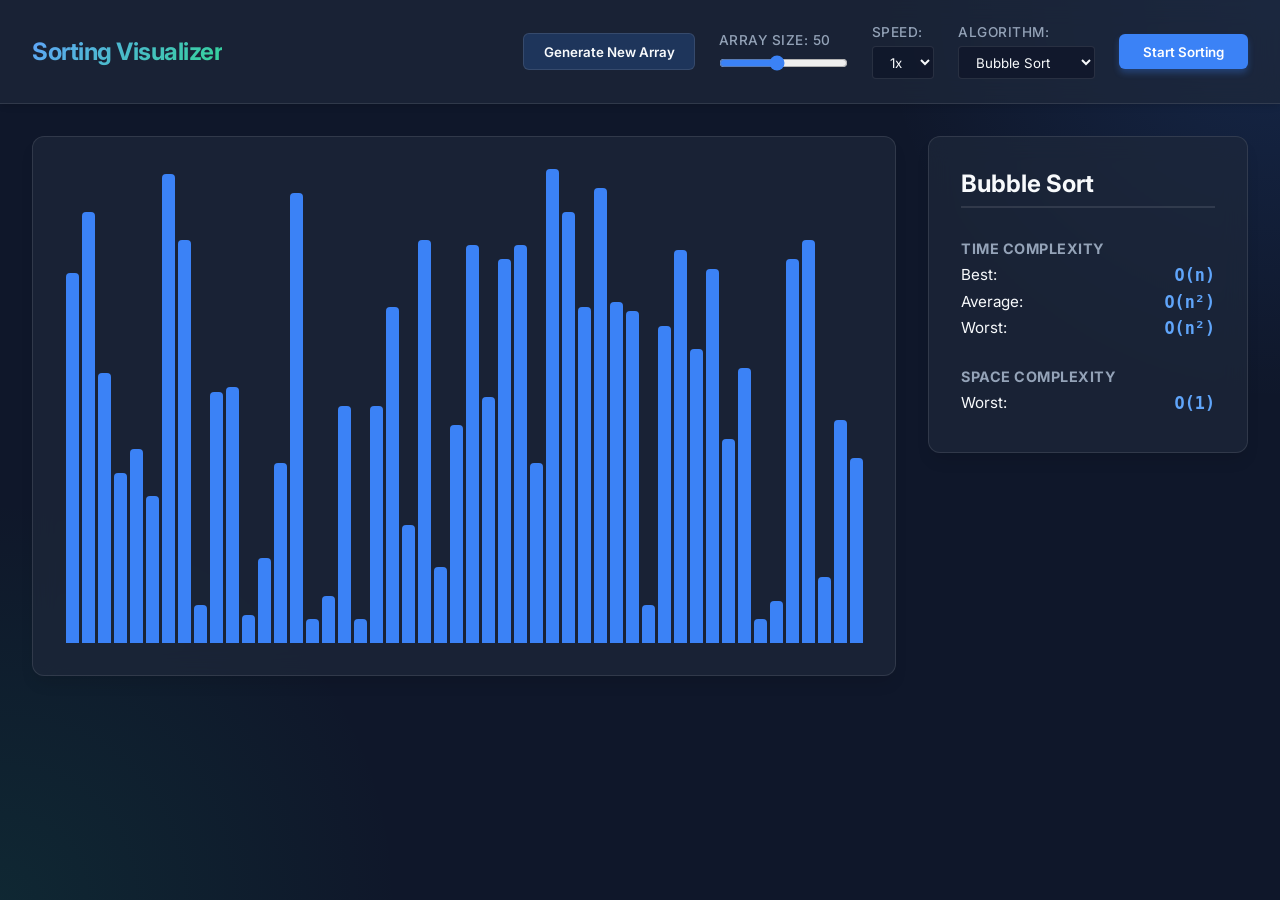
==== index.html @ 6329dd6c "Initial commit: Complete DSA visualizer project" ====
<!DOCTYPE html>
<html lang="en">
<head>
    <meta charset="UTF-8">
    <meta name="viewport" content="width=device-width, initial-scale=1.0">
    <title>Sorting Algorithm Visualizer</title>
    <meta name="description" content="Visualizer for various sorting algorithms">
    <link href="https://fonts.googleapis.com/css2?family=Inter:wght@400;500;600;700&display=swap" rel="stylesheet">
    <link rel="stylesheet" href="style.css">
</head>
<body>
    <header>
        <h1>Sorting Visualizer</h1>
        <div class="controls">
            <button id="generate-btn">Generate New Array</button>
            <div class="slider-group">
                <label for="size-slider">Array Size: <span id="size-value">50</span></label>
                <input type="range" id="size-slider" min="10" max="100" value="50">
            </div>
            <div class="slider-group">
                <label for="speed-slider">Speed:</label>
                <select id="speed-slider">
                    <option value="1">1x</option>
                    <option value="2">2x</option>
                    <option value="5">5x</option>
                </select>
            </div>
            <div class="algorithm-group">
                <label for="algorithm-select">Algorithm:</label>
                <select id="algorithm-select">
                    <option value="bubble">Bubble Sort</option>
                    <option value="selection">Selection Sort</option>
                    <option value="insertion">Insertion Sort</option>
                </select>
            </div>
            <button id="start-btn" class="primary-btn">Start Sorting</button>
        </div>
    </header>

    <main>
        <div id="visualization-container"></div>
        <aside id="info-panel">
            <h2 id="algo-title">Bubble Sort</h2>
            <div class="complexity">
                <h3>Time Complexity</h3>
                <p>Best: <span id="best-time">O(n)</span></p>
                <p>Average: <span id="average-time">O(n²)</span></p>
                <p>Worst: <span id="worst-time">O(n²)</span></p>
            </div>
            <div class="complexity">
                <h3>Space Complexity</h3>
                <p>Worst: <span id="worst-space">O(1)</span></p>
            </div>
        </aside>
    </main>

    <script src="algorithms/bubbleSort.js"></script>
    <script src="algorithms/selectionSort.js"></script>
    <script src="algorithms/insertionSort.js"></script>
    <script src="script.js"></script>
</body>
</html>
---- style.css ----
:root {
    --bg-color: #0f172a;
    --panel-bg: rgba(30, 41, 59, 0.7);
    --border-color: rgba(255, 255, 255, 0.1);
    --text-primary: #f8fafc;
    --text-secondary: #94a3b8;
    --bar-color: #3b82f6; /* Default vibrant blue */
    --bar-compare: #ef4444; /* Red for comparing */
    --bar-swap: #eab308; /* Yellow for swapping */
    --bar-sorted: #10b981; /* Green for sorted */
    --btn-bg: rgba(59, 130, 246, 0.2);
    --btn-hover: rgba(59, 130, 246, 0.4);
    --btn-primary: #3b82f6;
    --btn-primary-hover: #2563eb;
    --font-family: 'Inter', -apple-system, BlinkMacSystemFont, "Segoe UI", Roboto, sans-serif;
}

* {
    box-sizing: border-box;
    margin: 0;
    padding: 0;
}

body {
    background-color: var(--bg-color);
    color: var(--text-primary);
    font-family: var(--font-family);
    min-height: 100vh;
    display: flex;
    flex-direction: column;
    overflow-x: hidden;
    /* subtle background gradient */
    background-image: radial-gradient(circle at top right, rgba(59, 130, 246, 0.15), transparent 400px),
                      radial-gradient(circle at bottom left, rgba(16, 185, 129, 0.1), transparent 400px);
}

header {
    background: var(--panel-bg);
    backdrop-filter: blur(12px);
    border-bottom: 1px solid var(--border-color);
    padding: 1.5rem 2rem;
    display: flex;
    justify-content: space-between;
    align-items: center;
    box-shadow: 0 4px 6px -1px rgba(0, 0, 0, 0.1);
}

h1 {
    font-size: 1.5rem;
    font-weight: 700;
    background: linear-gradient(135deg, #60a5fa, #34d399);
    -webkit-background-clip: text;
    -webkit-text-fill-color: transparent;
    letter-spacing: -0.5px;
}

.controls {
    display: flex;
    gap: 1.5rem;
    align-items: center;
}

.slider-group, .algorithm-group {
    display: flex;
    flex-direction: column;
    gap: 0.4rem;
    font-size: 0.85rem;
    color: var(--text-secondary);
}

.slider-group label, .algorithm-group label {
    font-weight: 500;
    text-transform: uppercase;
    letter-spacing: 0.5px;
}

input[type="range"] {
    accent-color: var(--btn-primary);
    cursor: pointer;
}

select {
    background: rgba(15, 23, 42, 0.8);
    color: var(--text-primary);
    border: 1px solid var(--border-color);
    padding: 0.4rem 0.8rem;
    border-radius: 4px;
    font-family: inherit;
    cursor: pointer;
    outline: none;
    transition: border-color 0.2s;
}

select:focus {
    border-color: var(--btn-primary);
}

button {
    background: var(--btn-bg);
    color: var(--text-primary);
    border: 1px solid var(--border-color);
    padding: 0.6rem 1.2rem;
    border-radius: 6px;
    cursor: pointer;
    font-weight: 600;
    transition: all 0.2s ease;
    font-family: inherit;
}

button:hover:not(:disabled) {
    background: var(--btn-hover);
    transform: translateY(-1px);
}

button:disabled {
    opacity: 0.5;
    cursor: not-allowed;
}

.primary-btn {
    background: var(--btn-primary);
    border: none;
    color: white;
    padding: 0.6rem 1.5rem;
    box-shadow: 0 4px 6px rgba(59, 130, 246, 0.3);
}

.primary-btn:hover:not(:disabled) {
    background: var(--btn-primary-hover);
    box-shadow: 0 6px 12px rgba(59, 130, 246, 0.4);
}

main {
    flex: 1;
    display: flex;
    gap: 2rem;
    padding: 2rem;
    max-width: 1400px;
    margin: 0 auto;
    width: 100%;
}

#visualization-container {
    flex: 1;
    display: flex;
    align-items: flex-end;
    justify-content: center;
    gap: 3px;
    height: 60vh;
    background: var(--panel-bg);
    backdrop-filter: blur(12px);
    border: 1px solid var(--border-color);
    border-radius: 12px;
    padding: 2rem;
    box-shadow: 0 10px 15px -3px rgba(0, 0, 0, 0.1);
}

.bar {
    background-color: var(--bar-color);
    width: 10px; /* modified dynamically */
    border-radius: 4px 4px 0 0;
    transition: background-color 0.1s ease, height 0.2s ease;
}

/* state classes for bars */
.bar.compare { background-color: var(--bar-compare); }
.bar.swap { background-color: var(--bar-swap); }
.bar.sorted { background-color: var(--bar-sorted); }

aside#info-panel {
    width: 320px;
    background: var(--panel-bg);
    backdrop-filter: blur(12px);
    border: 1px solid var(--border-color);
    border-radius: 12px;
    padding: 2rem;
    display: flex;
    flex-direction: column;
    gap: 1.5rem;
    box-shadow: 0 10px 15px -3px rgba(0, 0, 0, 0.1);
    height: fit-content;
}

#algo-title {
    font-size: 1.5rem;
    margin-bottom: 0.5rem;
    border-bottom: 2px solid rgba(255, 255, 255, 0.1);
    padding-bottom: 0.5rem;
}

.complexity h3 {
    font-size: 0.9rem;
    color: var(--text-secondary);
    text-transform: uppercase;
    letter-spacing: 0.5px;
    margin-bottom: 0.5rem;
}

.complexity p {
    display: flex;
    justify-content: space-between;
    margin-bottom: 0.4rem;
    font-size: 0.95rem;
}

.complexity span {
    font-family: monospace;
    font-size: 1.05rem;
    color: #60a5fa;
    font-weight: 600;
}

@media (max-width: 900px) {
    header {
        flex-direction: column;
        gap: 1.5rem;
    }
    .controls {
        flex-wrap: wrap;
        justify-content: center;
    }
    main {
        flex-direction: column;
    }
    aside#info-panel {
        width: 100%;
    }
}
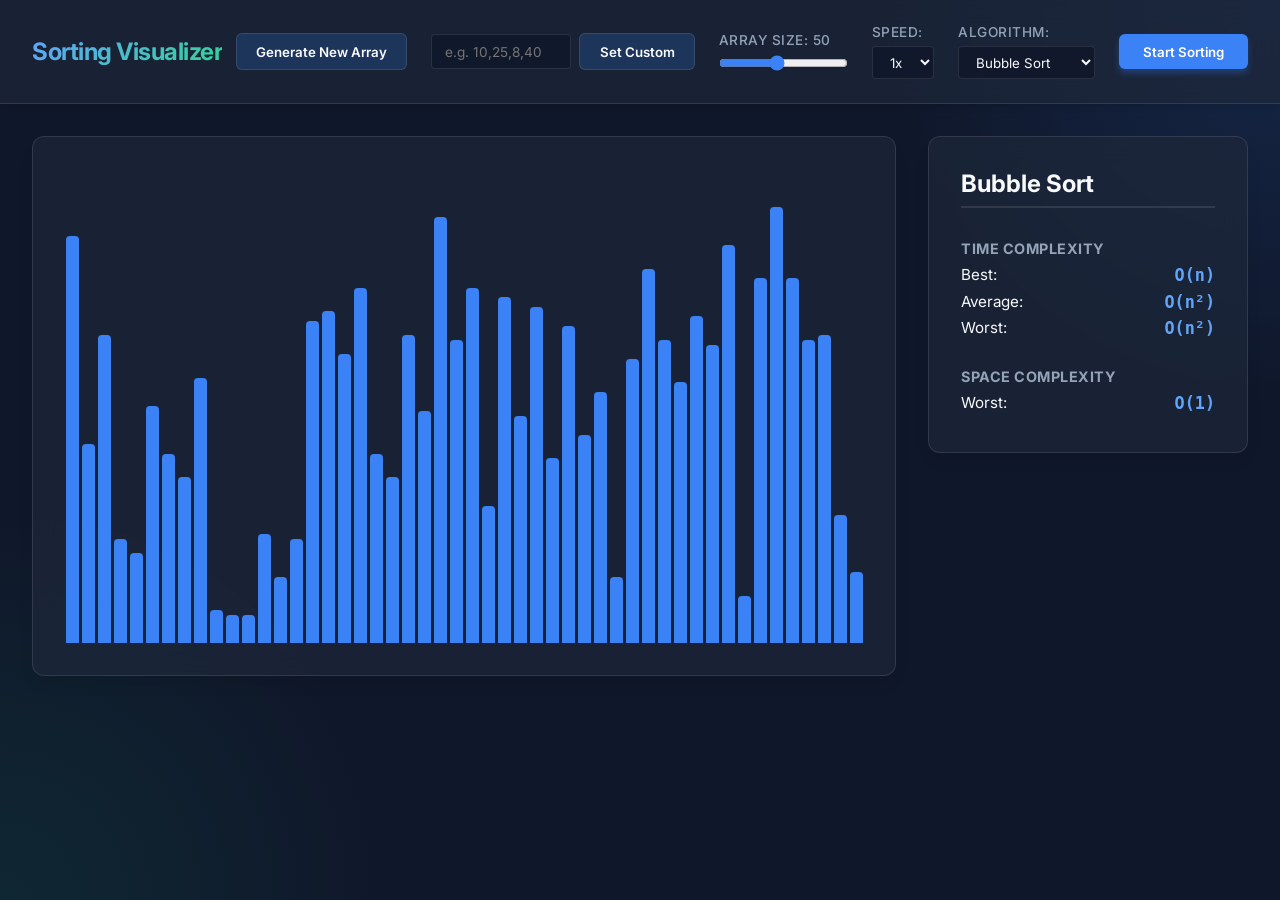
==== commit 2c446a7b: "Add custom array input feature" ====
--- a/index.html
+++ b/index.html
@@ -13,6 +13,10 @@
         <h1>Sorting Visualizer</h1>
         <div class="controls">
             <button id="generate-btn">Generate New Array</button>
+            <div class="custom-input-group">
+                <input type="text" id="custom-array-input" placeholder="e.g. 10,25,8,40">
+                <button id="set-custom-btn">Set Custom</button>
+            </div>
             <div class="slider-group">
                 <label for="size-slider">Array Size: <span id="size-value">50</span></label>
                 <input type="range" id="size-slider" min="10" max="100" value="50">
--- a/style.css
+++ b/style.css
@@ -60,6 +60,29 @@
     align-items: center;
 }
 
+.custom-input-group {
+    display: flex;
+    align-items: center;
+    gap: 0.5rem;
+}
+
+#custom-array-input {
+    background: rgba(15, 23, 42, 0.8);
+    color: var(--text-primary);
+    border: 1px solid var(--border-color);
+    padding: 0.55rem 0.8rem;
+    border-radius: 4px;
+    font-family: inherit;
+    outline: none;
+    width: 140px;
+    font-size: 0.85rem;
+    transition: border-color 0.2s;
+}
+
+#custom-array-input:focus {
+    border-color: var(--btn-primary);
+}
+
 .slider-group, .algorithm-group {
     display: flex;
     flex-direction: column;
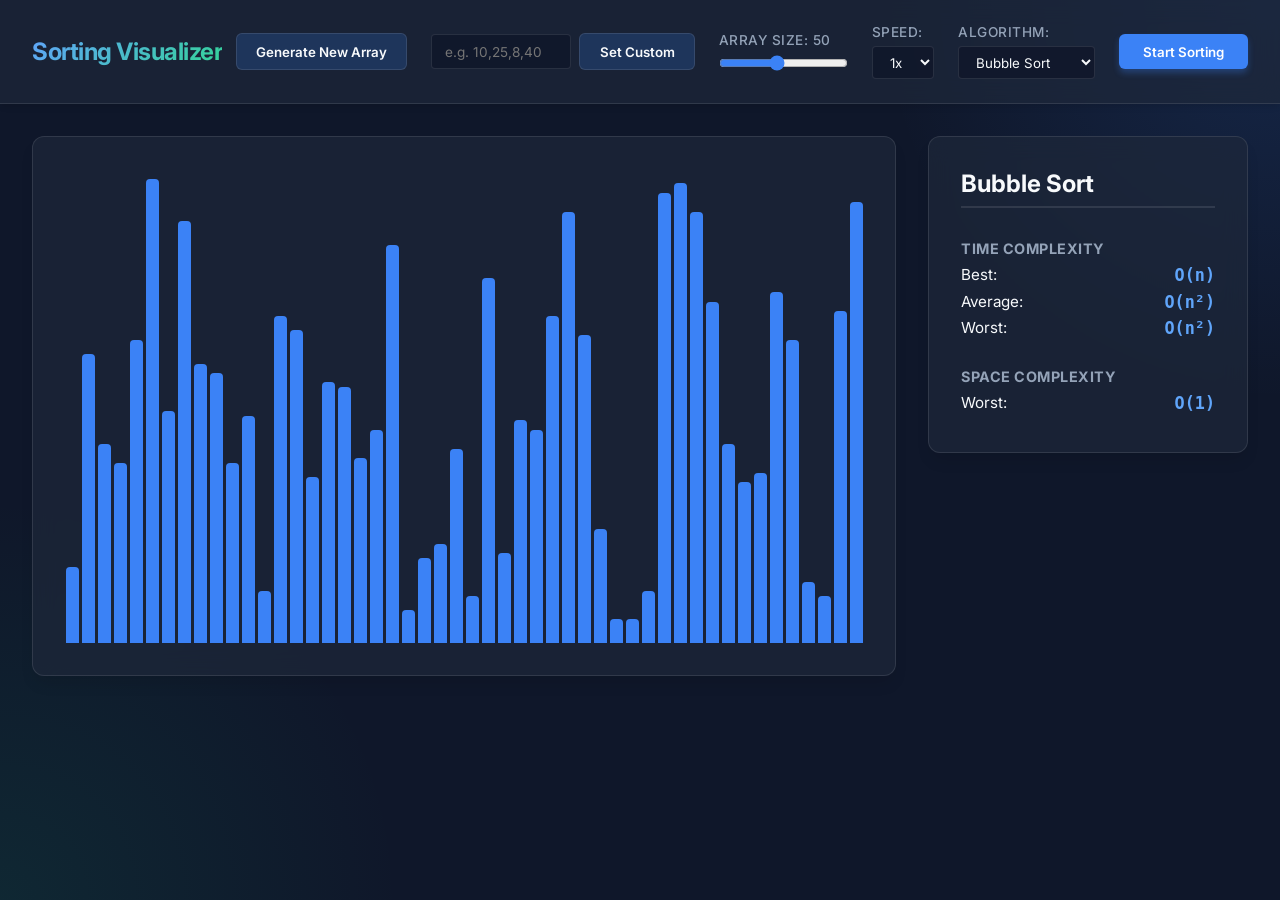
==== commit eea398b6: "Add Merge Sort algorithm" ====
--- a/index.html
+++ b/index.html
@@ -35,6 +35,7 @@
                     <option value="bubble">Bubble Sort</option>
                     <option value="selection">Selection Sort</option>
                     <option value="insertion">Insertion Sort</option>
+                    <option value="merge">Merge Sort</option>
                 </select>
             </div>
             <button id="start-btn" class="primary-btn">Start Sorting</button>
@@ -61,6 +62,7 @@
     <script src="algorithms/bubbleSort.js"></script>
     <script src="algorithms/selectionSort.js"></script>
     <script src="algorithms/insertionSort.js"></script>
+    <script src="algorithms/mergeSort.js"></script>
     <script src="script.js"></script>
 </body>
 </html>
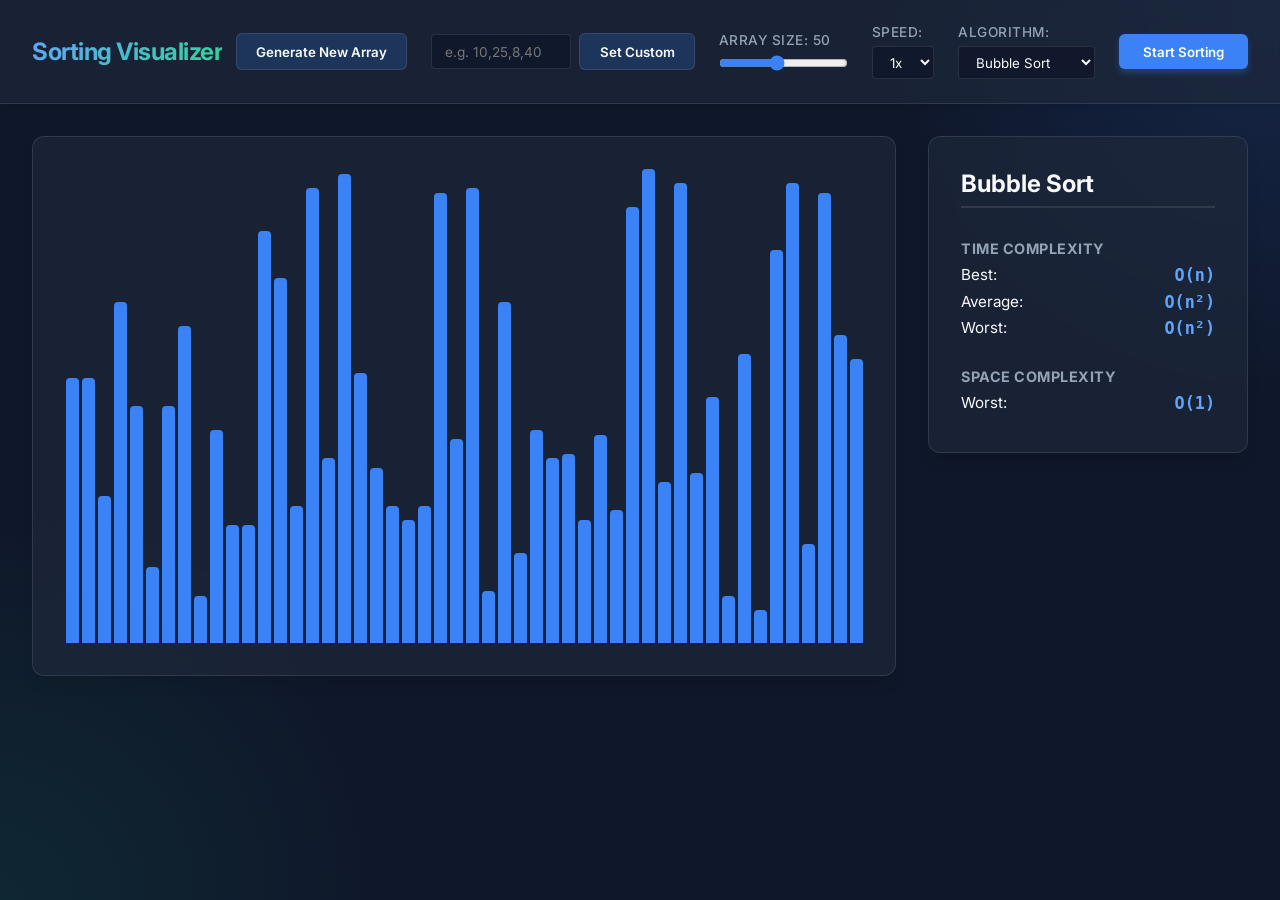
==== commit 0ccc5fcc: "Add Quick Sort algorithm" ====
--- a/index.html
+++ b/index.html
@@ -36,6 +36,7 @@
                     <option value="selection">Selection Sort</option>
                     <option value="insertion">Insertion Sort</option>
                     <option value="merge">Merge Sort</option>
+                    <option value="quick">Quick Sort</option>
                 </select>
             </div>
             <button id="start-btn" class="primary-btn">Start Sorting</button>
@@ -63,6 +64,7 @@
     <script src="algorithms/selectionSort.js"></script>
     <script src="algorithms/insertionSort.js"></script>
     <script src="algorithms/mergeSort.js"></script>
+    <script src="algorithms/quickSort.js"></script>
     <script src="script.js"></script>
 </body>
 </html>
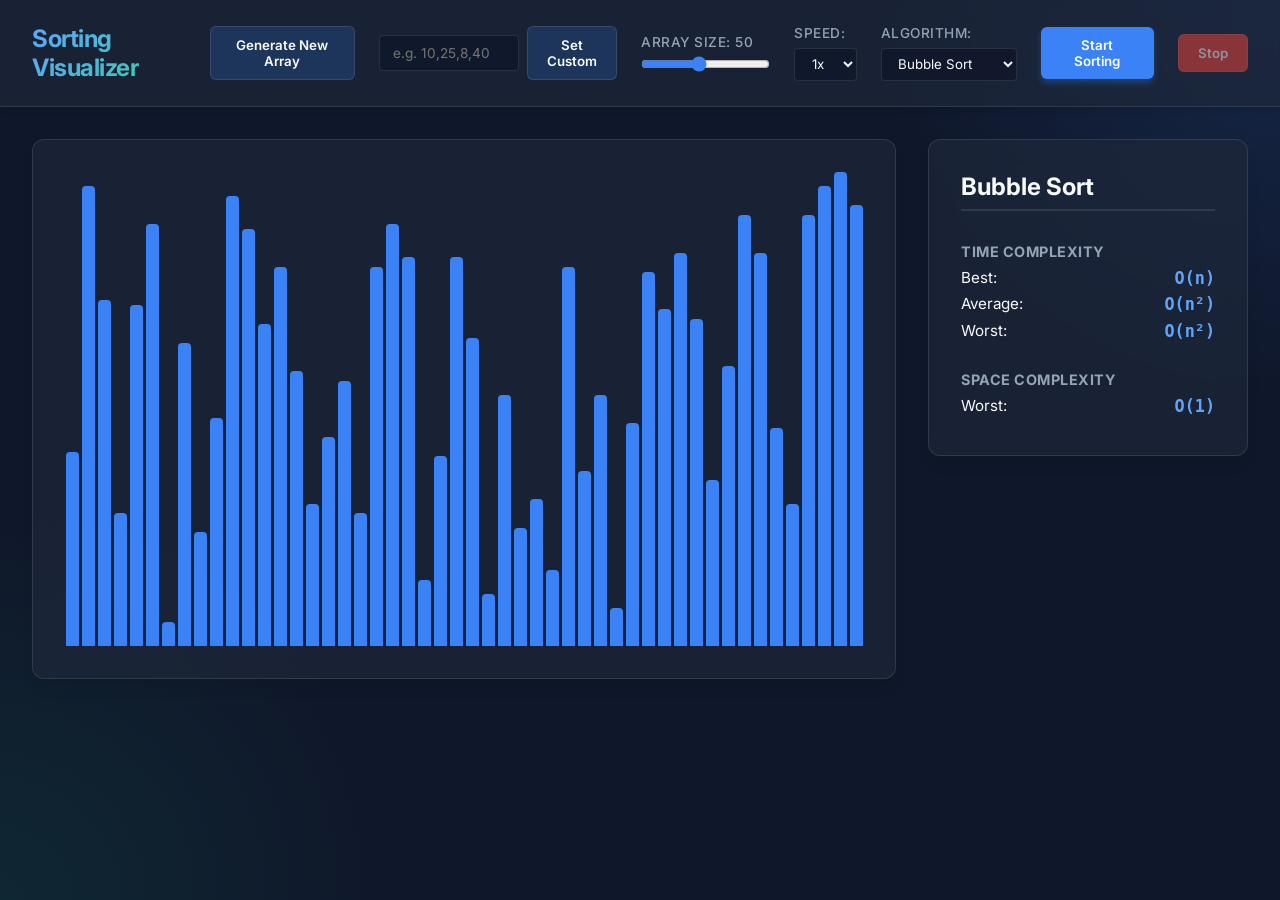
==== commit 31cee43b: "Add Stop button functionality" ====
--- a/index.html
+++ b/index.html
@@ -40,6 +40,7 @@
                 </select>
             </div>
             <button id="start-btn" class="primary-btn">Start Sorting</button>
+            <button id="stop-btn" style="background-color: #f44336; color: white;" disabled>Stop</button>
         </div>
     </header>
 
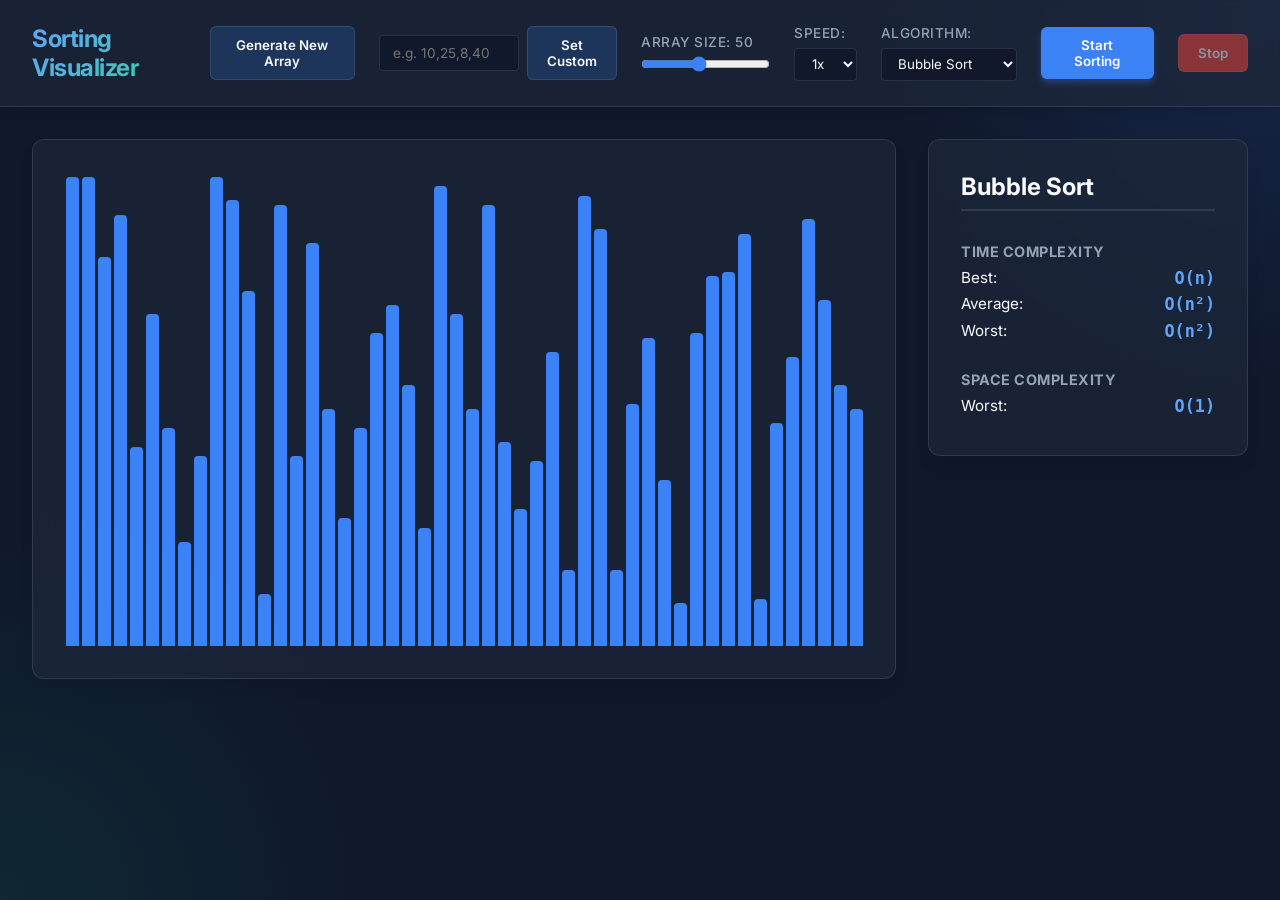
==== commit 0ee1470d: "Feat: Add Heap Sort algorithm with binary heap structure visualization" ====
--- a/index.html
+++ b/index.html
@@ -37,6 +37,7 @@
                     <option value="insertion">Insertion Sort</option>
                     <option value="merge">Merge Sort</option>
                     <option value="quick">Quick Sort</option>
+                    <option value="heap">Heap Sort</option>
                 </select>
             </div>
             <button id="start-btn" class="primary-btn">Start Sorting</button>
@@ -66,6 +67,7 @@
     <script src="algorithms/insertionSort.js"></script>
     <script src="algorithms/mergeSort.js"></script>
     <script src="algorithms/quickSort.js"></script>
+    <script src="algorithms/heapSort.js"></script>
     <script src="script.js"></script>
 </body>
 </html>
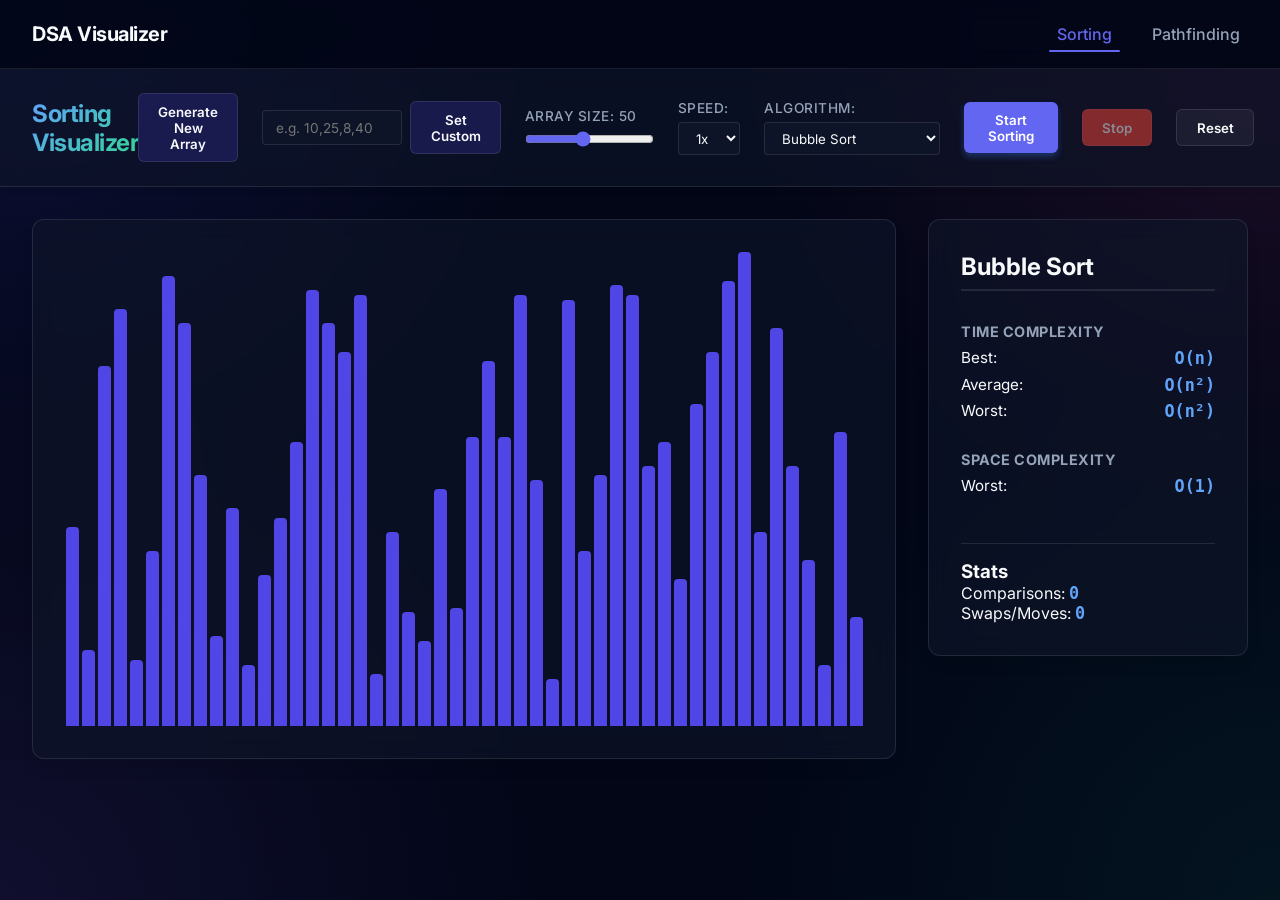
==== commit 25918633: "Add Graph Pathfinding Visualizer (BFS, DFS, Dijkstra), Cocktail Sort, and UI refactor" ====
--- a/index.html
+++ b/index.html
@@ -3,12 +3,20 @@
 <head>
     <meta charset="UTF-8">
     <meta name="viewport" content="width=device-width, initial-scale=1.0">
-    <title>Sorting Algorithm Visualizer</title>
+    <title>DSA Visualizer - Sorting</title>
     <meta name="description" content="Visualizer for various sorting algorithms">
     <link href="https://fonts.googleapis.com/css2?family=Inter:wght@400;500;600;700&display=swap" rel="stylesheet">
     <link rel="stylesheet" href="style.css">
 </head>
 <body>
+    <nav class="top-nav">
+        <div class="nav-brand">DSA Visualizer</div>
+        <div class="nav-links">
+            <a href="index.html" class="nav-link active">Sorting</a>
+            <a href="graph.html" class="nav-link">Pathfinding</a>
+        </div>
+    </nav>
+
     <header>
         <h1>Sorting Visualizer</h1>
         <div class="controls">
@@ -38,10 +46,13 @@
                     <option value="merge">Merge Sort</option>
                     <option value="quick">Quick Sort</option>
                     <option value="heap">Heap Sort</option>
+                    <option value="shell">Shell Sort</option>
+                    <option value="cocktail">Cocktail Shaker Sort</option>
                 </select>
             </div>
             <button id="start-btn" class="primary-btn">Start Sorting</button>
             <button id="stop-btn" style="background-color: #f44336; color: white;" disabled>Stop</button>
+            <button id="reset-btn">Reset</button>
         </div>
     </header>
 
@@ -59,6 +70,11 @@
                 <h3>Space Complexity</h3>
                 <p>Worst: <span id="worst-space">O(1)</span></p>
             </div>
+            <div class="stats">
+                <h3>Stats</h3>
+                <p>Comparisons: <span id="count-compare">0</span></p>
+                <p>Swaps/Moves: <span id="count-swap">0</span></p>
+            </div>
         </aside>
     </main>
 
@@ -68,6 +84,8 @@
     <script src="algorithms/mergeSort.js"></script>
     <script src="algorithms/quickSort.js"></script>
     <script src="algorithms/heapSort.js"></script>
+    <script src="algorithms/shellSort.js"></script>
+    <script src="algorithms/cocktailSort.js"></script>
     <script src="script.js"></script>
 </body>
 </html>
--- a/style.css
+++ b/style.css
@@ -1,17 +1,17 @@
 :root {
-    --bg-color: #0f172a;
-    --panel-bg: rgba(30, 41, 59, 0.7);
+    --bg-color: #020617;
+    --panel-bg: rgba(15, 23, 42, 0.6);
     --border-color: rgba(255, 255, 255, 0.1);
     --text-primary: #f8fafc;
     --text-secondary: #94a3b8;
-    --bar-color: #3b82f6; /* Default vibrant blue */
-    --bar-compare: #ef4444; /* Red for comparing */
-    --bar-swap: #eab308; /* Yellow for swapping */
+    --bar-color: #4f46e5; /* Indigo blue */
+    --bar-compare: #f43f5e; /* Rose for comparing */
+    --bar-swap: #fbbf24; /* Amber for swapping */
     --bar-sorted: #10b981; /* Green for sorted */
-    --btn-bg: rgba(59, 130, 246, 0.2);
-    --btn-hover: rgba(59, 130, 246, 0.4);
-    --btn-primary: #3b82f6;
-    --btn-primary-hover: #2563eb;
+    --btn-bg: rgba(79, 70, 229, 0.2);
+    --btn-hover: rgba(79, 70, 229, 0.4);
+    --btn-primary: #6366f1;
+    --btn-primary-hover: #4f46e5;
     --font-family: 'Inter', -apple-system, BlinkMacSystemFont, "Segoe UI", Roboto, sans-serif;
 }
 
@@ -29,9 +29,61 @@
     display: flex;
     flex-direction: column;
     overflow-x: hidden;
-    /* subtle background gradient */
-    background-image: radial-gradient(circle at top right, rgba(59, 130, 246, 0.15), transparent 400px),
-                      radial-gradient(circle at bottom left, rgba(16, 185, 129, 0.1), transparent 400px);
+    /* premium aurora background gradient */
+    background-image: 
+        radial-gradient(circle at 0% 0%, rgba(79, 70, 229, 0.15), transparent 35%),
+        radial-gradient(circle at 100% 0%, rgba(236, 72, 153, 0.12), transparent 35%),
+        radial-gradient(circle at 100% 100%, rgba(16, 185, 129, 0.08), transparent 35%),
+        radial-gradient(circle at 0% 100%, rgba(139, 92, 246, 0.1), transparent 35%);
+}
+.top-nav {
+    display: flex;
+    justify-content: space-between;
+    align-items: center;
+    padding: 1rem 2rem;
+    background: rgba(2, 6, 23, 0.9);
+    backdrop-filter: blur(12px);
+    border-bottom: 1px solid var(--border-color);
+}
+
+.nav-brand {
+    font-size: 1.25rem;
+    font-weight: 700;
+    color: var(--text-primary);
+    letter-spacing: -0.5px;
+}
+
+.nav-links {
+    display: flex;
+    gap: 1.5rem;
+}
+
+.nav-link {
+    color: var(--text-secondary);
+    text-decoration: none;
+    font-weight: 500;
+    transition: color 0.2s ease;
+    padding: 0.5rem 0.5rem;
+    position: relative;
+}
+
+.nav-link:hover {
+    color: var(--text-primary);
+}
+
+.nav-link.active {
+    color: var(--btn-primary);
+}
+
+.nav-link.active::after {
+    content: '';
+    position: absolute;
+    bottom: 0;
+    left: 0;
+    width: 100%;
+    height: 2px;
+    background-color: var(--btn-primary);
+    border-radius: 2px;
 }
 
 header {
@@ -50,6 +102,7 @@
     font-weight: 700;
     background: linear-gradient(135deg, #60a5fa, #34d399);
     -webkit-background-clip: text;
+    background-clip: text;
     -webkit-text-fill-color: transparent;
     letter-spacing: -0.5px;
 }
@@ -226,11 +279,37 @@
     font-size: 0.95rem;
 }
 
-.complexity span {
+.complexity span, .stats span {
     font-family: monospace;
     font-size: 1.05rem;
     color: #60a5fa;
     font-weight: 600;
+}
+
+.stats {
+    margin-top: 1rem;
+    padding-top: 1rem;
+    border-top: 1px solid rgba(255, 255, 255, 0.1);
+}
+
+#reset-btn {
+    background: rgba(248, 250, 252, 0.05);
+    border: 1px solid var(--border-color);
+}
+
+#reset-btn:hover:not(:disabled) {
+    background: rgba(248, 250, 252, 0.1);
+    border-color: var(--text-secondary);
+}
+
+/* Micro-animations */
+@keyframes fadeIn {
+    from { opacity: 0; transform: translateY(10px); }
+    to { opacity: 1; transform: translateY(0); }
+}
+
+main, header {
+    animation: fadeIn 0.6s ease-out forwards;
 }
 
 @media (max-width: 900px) {
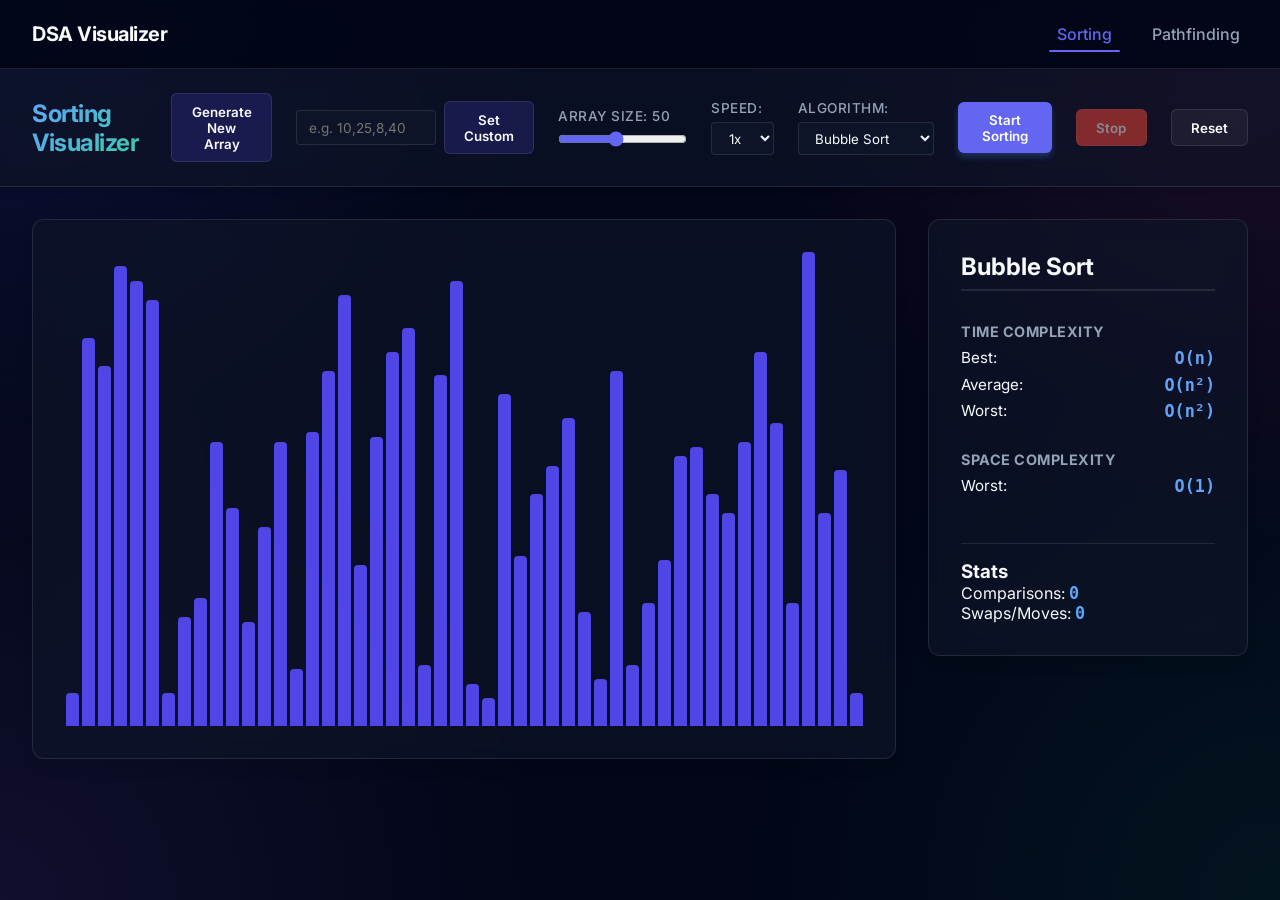
==== commit 09ae844e: "Remove Cocktail Sort algorithm" ====
--- a/index.html
+++ b/index.html
@@ -47,7 +47,6 @@
                     <option value="quick">Quick Sort</option>
                     <option value="heap">Heap Sort</option>
                     <option value="shell">Shell Sort</option>
-                    <option value="cocktail">Cocktail Shaker Sort</option>
                 </select>
             </div>
             <button id="start-btn" class="primary-btn">Start Sorting</button>
@@ -85,7 +84,6 @@
     <script src="algorithms/quickSort.js"></script>
     <script src="algorithms/heapSort.js"></script>
     <script src="algorithms/shellSort.js"></script>
-    <script src="algorithms/cocktailSort.js"></script>
     <script src="script.js"></script>
 </body>
 </html>
